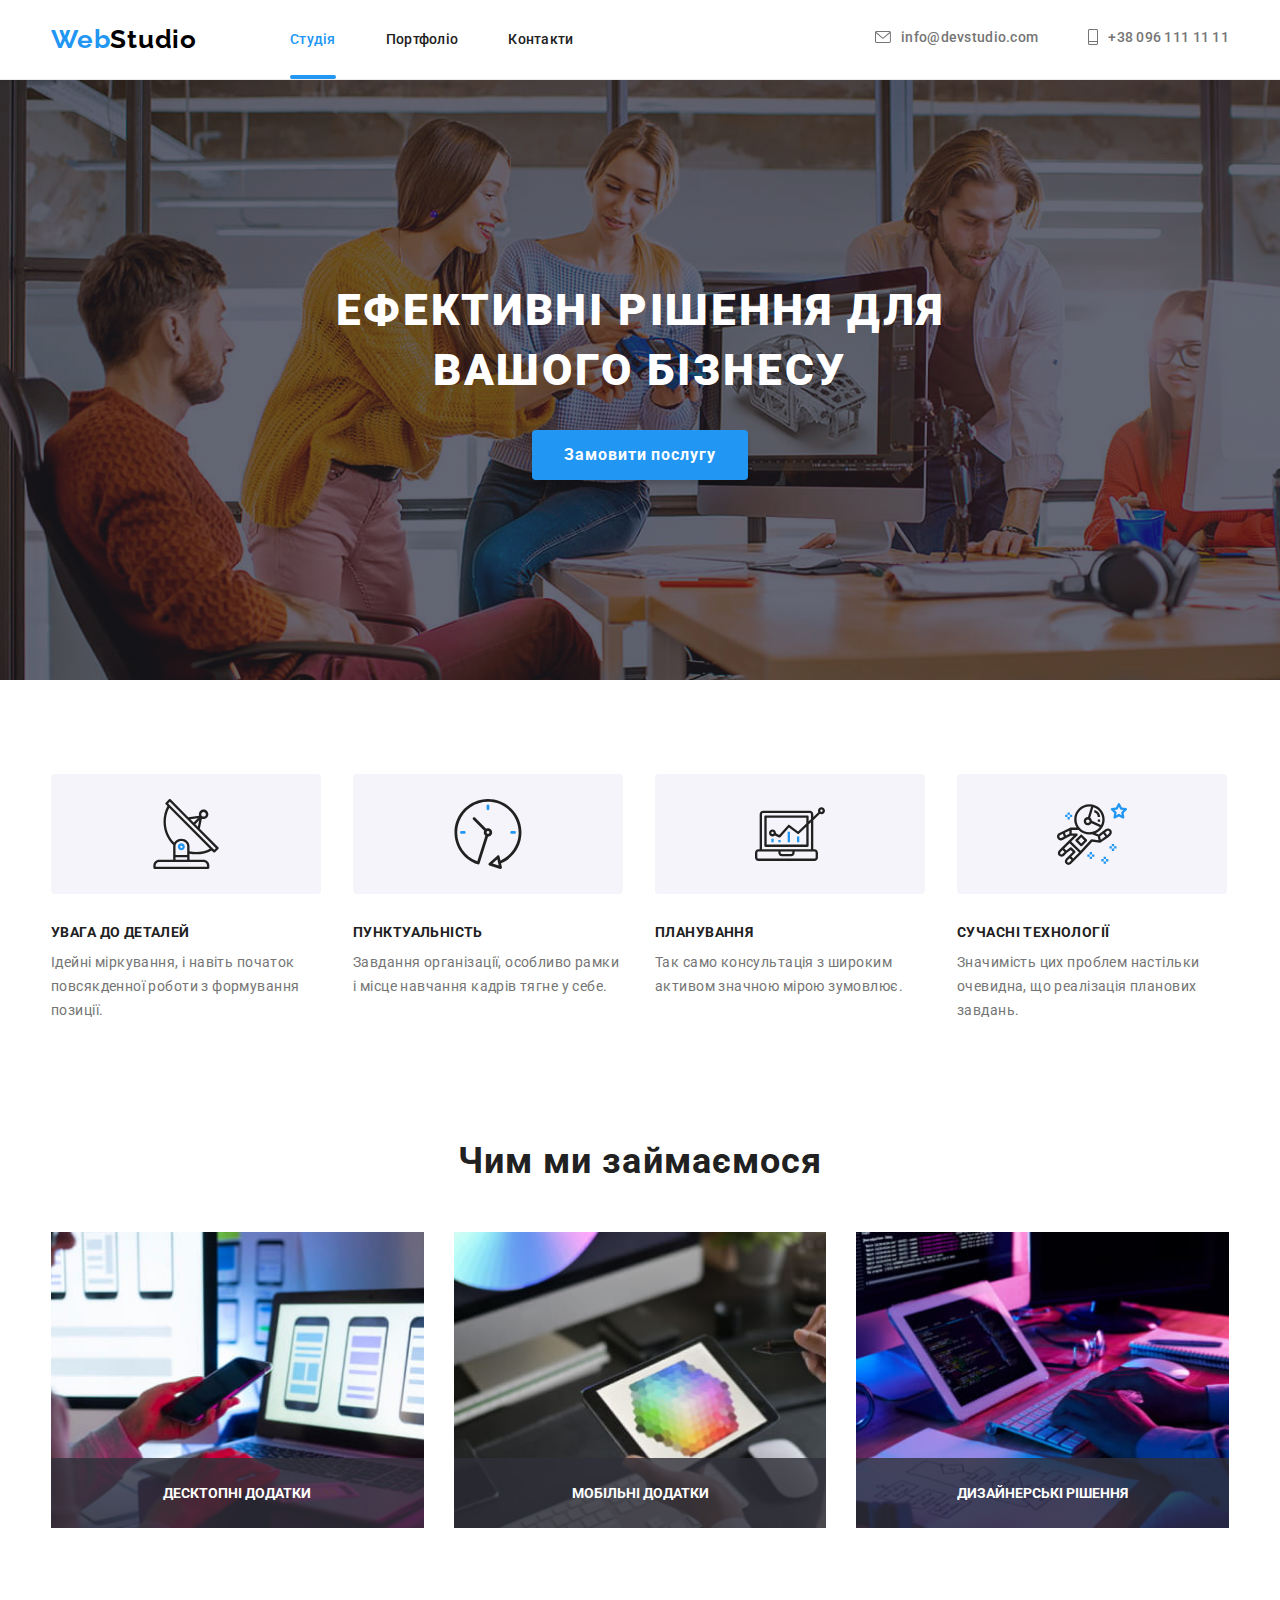
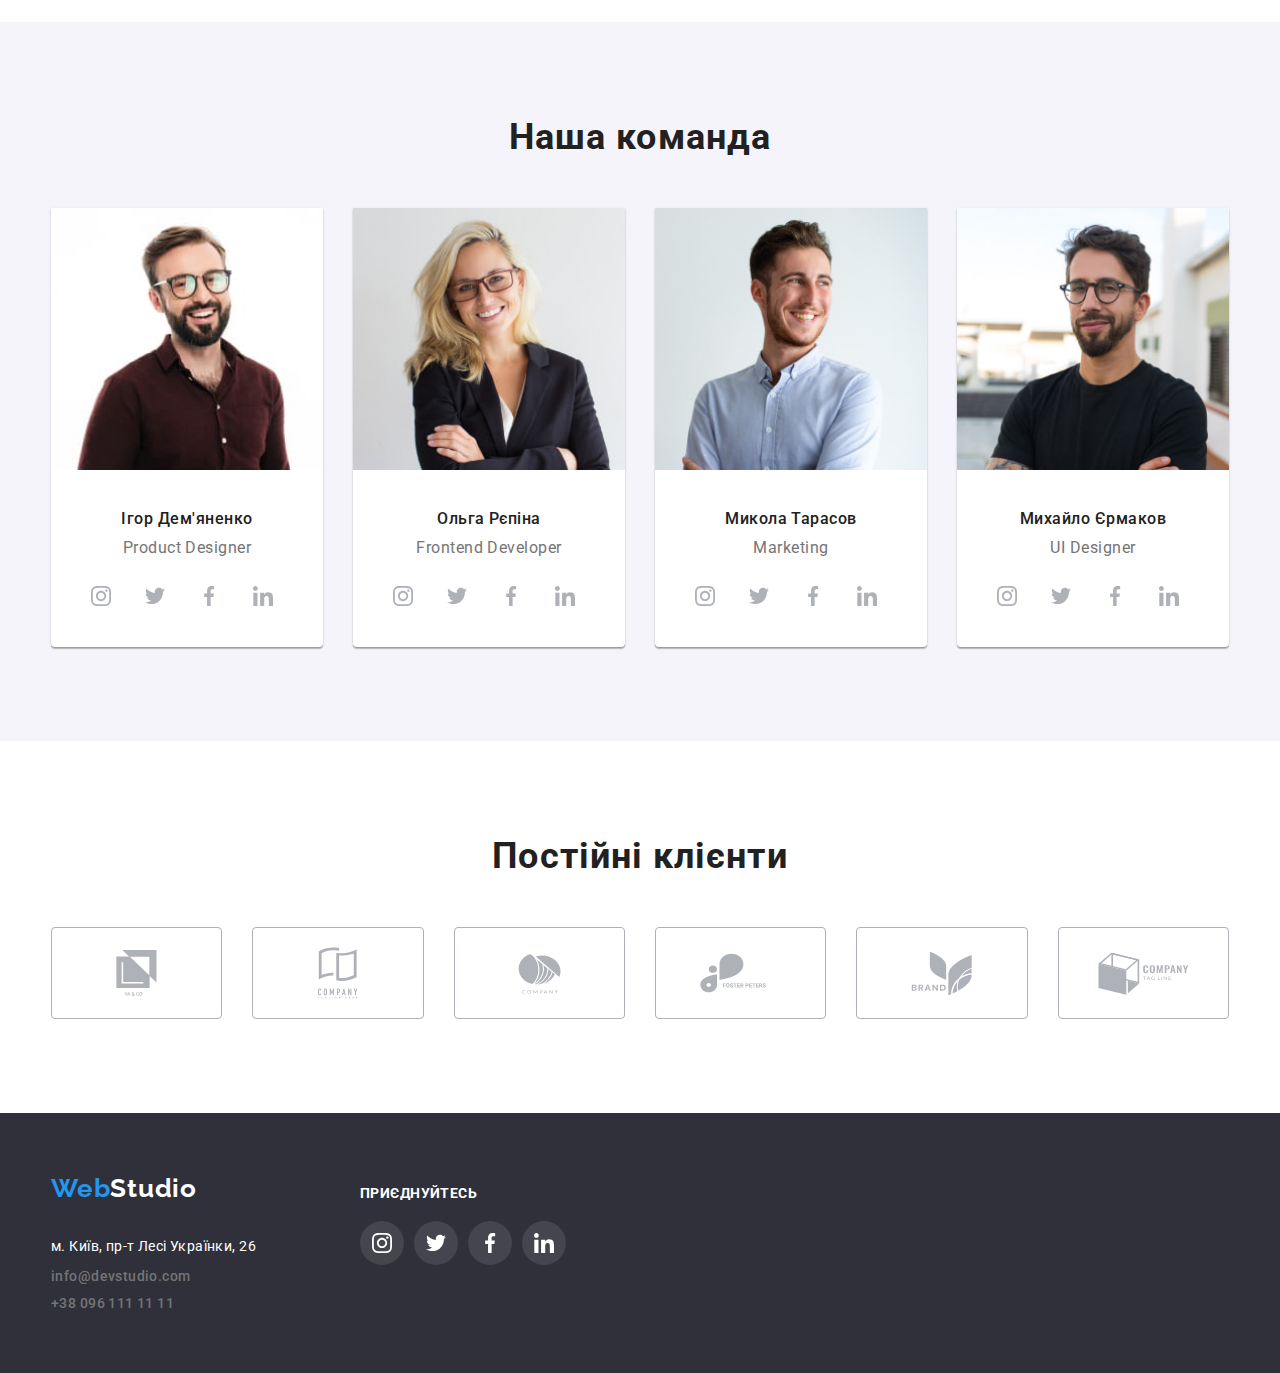
==== index.html @ b7e8bc09 "init commit" ====
<!DOCTYPE html>
<html lang="en">
  <head>
    <meta charset="UTF-8" />
    <meta http-equiv="X-UA-Compatible" content="IE=edge" />
    <meta name="viewport" content="width=device-width, initial-scale=1.0" />
    <link
      rel="stylesheet"
      href="https://cdnjs.cloudflare.com/ajax/libs/modern-normalize/1.1.0/modern-normalize.css"
    />
    <link rel="stylesheet" href="./css/style.css" />
    <link rel="preconnect" href="https://fonts.googleapis.com" />
    <link rel="preconnect" href="https://fonts.gstatic.com" crossorigin />
    <link
      href="https://fonts.googleapis.com/css2?family=Raleway:wght@700&family=Roboto:wght@400;500;700;900&display=swap"
      rel="stylesheet"
    />
    <title>WebStudio</title>
  </head>
  <body>
    <header>
      <div class="container header-flex">
        <a class="logo link" href="/"
          ><span class="logo-blue">Web</span>Studio</a
        >
        <nav>
          <ul class="list header-list">
            <li>
              <a class="link header-active-link header-list-link" href="#"
                >Студія</a
              >
            </li>
            <li>
              <a class="link header-list-link" href="./portfolio.html"
                >Портфоліо</a
              >
            </li>
            <li><a class="link header-list-link" href="#">Контакти</a></li>
          </ul>
        </nav>
        <ul class="list header-contact">
          <li class="header-icon">
            <a
              class="link header-list-link contacts"
              href="mailto:info@devstudio.com"
            >
              <svg width="16" height="12px">
                <use href="./images/icons.svg#icon-envelope"></use>
              </svg>
              info@devstudio.com
            </a>
          </li>
          <li class="header-icon">
            <a class="link header-list-link contacts" href="tel:+380961111111">
              <svg width="10" height="16px">
                <use href="./images/icons.svg#icon-vector"></use>
              </svg>
              +38 096 111 11 11
            </a>
          </li>
        </ul>
      </div>
    </header>
    <main>
      <section class="order section">
        <h1 class="order-effective tetle-text-order">
          Ефективні рішення для вашого бізнесу
        </h1>
        <button data-modal-open class="order-button" type="button">
          Замовити послугу
        </button>
        <div class="backdrop is-hidden" data-modal>
          <div class="modal">
            <button class="modal-close" data-modal-close>
              <svg width="30" height="30">
                <use href="./images/icons.svg#icon-close"></use>
              </svg>
            </button>
          </div>
        </div>
      </section>
      <section class="features section">
        <div class="container">
          <ul class="list features-flex">
            <li class="features-element">
              <div class="wrapper-icon">
                <svg class="features-icons" width="70">
                  <use href="./images/icons.svg#icon-antenna"></use>
                </svg>
              </div>
              <h3 class="skills">Увага до деталей</h3>
              <p class="skills-description">
                Ідейні міркування, і навіть початок повсякденної роботи з
                формування позиції.
              </p>
            </li>
            <li class="features-element">
              <div class="wrapper-icon">
                <svg class="features-icons" width="70">
                  <use href="./images/icons.svg#icon-clock"></use>
                </svg>
              </div>
              <h3 class="skills">Пунктуальність</h3>
              <p class="skills-description">
                Завдання організації, особливо рамки і місце навчання кадрів
                тягне у себе.
              </p>
            </li>
            <li class="features-element">
              <div class="wrapper-icon">
                <svg class="features-icons" width="70">
                  <use href="./images/icons.svg#icon-diagram"></use>
                </svg>
              </div>
              <h3 class="skills">Планування</h3>
              <p class="skills-description">
                Так само консультація з широким активом значною мірою зумовлює.
              </p>
            </li>
            <li class="features-element">
              <div class="wrapper-icon">
                <svg class="features-icons" width="70">
                  <use href="./images/icons.svg#icon-astronaut"></use>
                </svg>
              </div>
              <h3 class="skills">Сучасні технології</h3>
              <p class="skills-description">
                Значимість цих проблем настільки очевидна, що реалізація
                планових завдань.
              </p>
            </li>
          </ul>
          <h2 class="what-to-do tetle-text-what">Чим ми займаємося</h2>
          <ul class="list what-to-do-flex">
            <li class="item what-relative">
              <img src="./images/job1.jpg" alt="work" width="370" />
              <div class="what-absolute">Десктопні додатки</div>
            </li>
            <li class="item what-relative">
              <img src="./images/job2.jpg" alt="work" width="370" />
              <div class="what-absolute">Мобільні додатки</div>
            </li>
            <li class="item what-relative">
              <img src="./images/job3.jpg" alt="work" width="370" />
              <div class="what-absolute">Дизайнерські рішення</div>
            </li>
          </ul>
        </div>
      </section>
      <section class="team section">
        <div class="container">
          <h2 class="team tetle-text-team">Наша команда</h2>
          <ul class="list team-flex">
            <li class="team-flex-item">
              <img
                src="./images/team1.jpg"
                alt="Product Designer"
                width="270"
              />
              <h3 class="name-team">Ігор Дем'яненко</h3>
              <p class="profession-team">Product Designer</p>
              <ul class="list flex-icons">
                <li class="team-icons">
                  <a href="">
                    <svg class="social-icon" width="20" height="20">
                      <use href="./images/icons.svg#icon-instagram"></use>
                    </svg>
                  </a>
                </li>
                <li class="team-icons">
                  <a href="">
                    <svg class="social-icon" width="20" height="20">
                      <use href="./images/icons.svg#icon-twitter"></use>
                    </svg>
                  </a>
                </li>
                <li class="team-icons">
                  <a href="">
                    <svg class="social-icon" width="20" height="20">
                      <use href="./images/icons.svg#icon-facebook"></use>
                    </svg>
                  </a>
                </li>
                <li class="team-icons">
                  <a href="">
                    <svg class="social-icon" width="20" height="20">
                      <use href="./images/icons.svg#icon-linkedin"></use>
                    </svg>
                  </a>
                </li>
              </ul>
            </li>
            <li class="team-flex-item">
              <img
                src="./images/team2.jpg"
                alt="Frontend Developer"
                width="270"
              />
              <h3 class="name-team">Ольга Рєпіна</h3>
              <p class="profession-team">Frontend Developer</p>
              <ul class="list flex-icons">
                <li class="team-icons">
                  <a href="">
                    <svg class="social-icon" width="20" height="20">
                      <use href="./images/icons.svg#icon-instagram"></use>
                    </svg>
                  </a>
                </li>
                <li class="team-icons">
                  <a href="">
                    <svg class="social-icon" width="20" height="20">
                      <use href="./images/icons.svg#icon-twitter"></use>
                    </svg>
                  </a>
                </li>
                <li class="team-icons">
                  <a href="">
                    <svg class="social-icon" width="20" height="20">
                      <use href="./images/icons.svg#icon-facebook"></use>
                    </svg>
                  </a>
                </li>
                <li class="team-icons">
                  <a href="">
                    <svg class="social-icon" width="20" height="20">
                      <use href="./images/icons.svg#icon-linkedin"></use>
                    </svg>
                  </a>
                </li>
              </ul>
            </li>
            <li class="team-flex-item">
              <img src="./images/team3.jpg" alt="Marketing" width="270" />
              <h3 class="name-team">Микола Тарасов</h3>
              <p class="profession-team">Marketing</p>
              <ul class="list flex-icons">
                <li class="team-icons">
                  <a href="">
                    <svg class="social-icon" width="20" height="20">
                      <use href="./images/icons.svg#icon-instagram"></use>
                    </svg>
                  </a>
                </li>
                <li class="team-icons">
                  <a href="">
                    <svg class="social-icon" width="20" height="20">
                      <use href="./images/icons.svg#icon-twitter"></use>
                    </svg>
                  </a>
                </li>
                <li class="team-icons">
                  <a href="">
                    <svg class="social-icon" width="20" height="20">
                      <use href="./images/icons.svg#icon-facebook"></use>
                    </svg>
                  </a>
                </li>
                <li class="team-icons">
                  <a href="">
                    <svg class="social-icon" width="20" height="20">
                      <use href="./images/icons.svg#icon-linkedin"></use>
                    </svg>
                  </a>
                </li>
              </ul>
            </li>
            <li class="team-flex-item">
              <img src="./images/team4.jpg" alt="UI Designer" width="270" />
              <h3 class="name-team">Михайло Єрмаков</h3>
              <p class="profession-team">UI Designer</p>
              <ul class="list flex-icons">
                <li class="team-icons">
                  <a href="">
                    <svg class="social-icon" width="20" height="20">
                      <use href="./images/icons.svg#icon-instagram"></use>
                    </svg>
                  </a>
                </li>
                <li class="team-icons">
                  <a href="">
                    <svg class="social-icon" width="20" height="20">
                      <use href="./images/icons.svg#icon-twitter"></use>
                    </svg>
                  </a>
                </li>
                <li class="team-icons">
                  <a href="">
                    <svg class="social-icon" width="20" height="20">
                      <use href="./images/icons.svg#icon-facebook"></use>
                    </svg>
                  </a>
                </li>
                <li class="team-icons">
                  <a href="">
                    <svg class="social-icon" width="20" height="20">
                      <use href="./images/icons.svg#icon-linkedin"></use>
                    </svg>
                  </a>
                </li>
              </ul>
            </li>
          </ul>
        </div>
      </section>
      <section class="section">
        <div class="container">
          <h2 class="lean-clients">Постійні клієнти</h2>
          <ul class="list clients-wrapper">
            <li class="element-icon">
              <a href="">
                <svg width="41" height="46">
                  <use href="./images/icons.svg#icon-group"></use>
                </svg>
              </a>
            </li>
            <li class="element-icon">
              <a href="">
                <svg width="40" height="52">
                  <use href="./images/icons.svg#icon-group2"></use>
                </svg>
              </a>
            </li>
            <li class="element-icon">
              <a href="">
                <svg width="43" height="41">
                  <use href="./images/icons.svg#icon-group3"></use>
                </svg>
              </a>
            </li>
            <li class="element-icon">
              <a href="">
                <svg width="84" height="40">
                  <use href="./images/icons.svg#icon-group4"></use>
                </svg>
              </a>
            </li>
            <li class="element-icon">
              <a href="">
                <svg width="62" height="45">
                  <use href="./images/icons.svg#icon-group5"></use>
                </svg>
              </a>
            </li>
            <li class="element-icon">
              <a href="">
                <svg width="93" height="43">
                  <use href="./images/icons.svg#icon-group1"></use>
                </svg>
              </a>
            </li>
          </ul>
        </div>
      </section>
    </main>
    <footer>
      <div class="container flex-botom">
        <div class="wrapper-bottom">
          <a class="logo link no-blaсk-logo" href="/"
            ><span class="logo-blue">Web</span>Studio</a
          >
          <address class="no-incline">
            <ul class="list">
              <li>
                <a
                  class="map"
                  target="_blank"
                  rel="noopener noreferrer nofollow"
                  href="https://goo.gl/maps/KYdNu7RqpGxBvXXn9"
                  >м. Київ, пр-т Лесі Українки, 26</a
                >
              </li>
              <li>
                <a class="link contacts-footer" href="mailto:info@devstudio.com"
                  >info@devstudio.com</a
                >
              </li>
              <li>
                <a class="link contacts-footer" href="tel:+380961111111"
                  >+38 096 111 11 11</a
                >
              </li>
            </ul>
          </address>
        </div>
        <div>
          <p class="bottom-text">приєднуйтесь</p>
          <ul class="list bottom-list">
            <li class="bottom-icons">
              <a href="">
                <svg class="bottom-social-icon" width="20" height="20">
                  <use href="./images/icons.svg#icon-instagram"></use>
                </svg>
              </a>
            </li>
            <li class="bottom-icons">
              <a href="">
                <svg class="bottom-social-icon" width="20" height="20">
                  <use href="./images/icons.svg#icon-twitter"></use>
                </svg>
              </a>
            </li>
            <li class="bottom-icons">
              <a href="">
                <svg class="bottom-social-icon" width="20" height="20">
                  <use href="./images/icons.svg#icon-facebook"></use>
                </svg>
              </a>
            </li>
            <li class="bottom-icons">
              <a href="">
                <svg class="bottom-social-icon" width="20" height="20">
                  <use href="./images/icons.svg#icon-linkedin"></use>
                </svg>
              </a>
            </li>
          </ul>
        </div>
      </div>
    </footer>
    <script src="./js/modal.js"></script>
  </body>
</html>
---- css/style.css ----
body {
    font-family: 'Roboto', sans-serif;
    color: var(--text-color);
    margin: 0;
    padding: 0;
    background-color: var(--main-color);
}

ul,
p,
h1,
h2,
h3,
h4 {
    margin: 0;
    padding: 0;
}

:root {
    --main-color: #FFFFFF;
    --active-color: #2196F3;
    --contact-color: #757575;
    --text-color: #212121;
    --order-color: #2F303A;
    --logo-color: #000000;
    --projects-color: #F5F4FA;
    --button-hover: #188CE8;
    --icons-color: #AFB1B8;
    --divider-color: #ECECEC;
}

.link {
    text-decoration: none;
}

.header-active-link {
    color: var(--active-color);
    position: relative;
    padding: 32px 0;
}

.header-active-link::after {
    content: '';
    height: 4px;
    background-color: var(--active-color);
    position: absolute;
    bottom: 0;
    left: 0;
    right: 0;
    border-radius: 2px;
}

.list {
    list-style: none;
}

.order-effective {
    font-weight: 900;
    font-size: 44px;
    line-height: calc(60 / 44);
    text-transform: uppercase;
    color: var(--main-color);
    letter-spacing: 0.06em;
}

.section.order {
    max-width: 1600px;
    background-image: linear-gradient(rgba(47, 48, 58, 0.4), rgba(47, 48, 58, 0.4)), url(../images/teams.png);
    /* background-image: url(../images/teams.png), linear-gradient(rgba(47, 48, 58, 0.4),rgba(47, 48, 58, 0.4)); */
    text-align: center;
    padding-bottom: 200px;
    padding-top: 200px;
}

section.order {
    margin: 0 auto;
}

.header-list-link {
    color: var(--text-color);
    font-family: 'Roboto';
    font-style: normal;
    font-weight: 500;
    font-size: 14px;
    line-height: calc(16 / 14);
    letter-spacing: 0.02em;
    transition: color 250ms cubic-bezier(0.4, 0, 0.2, 1);
}

.header-active-link {
    color: var(--active-color);
}

.logo {
    font-family: 'Raleway';
    font-weight: 700;
    font-size: 26px;
    line-height: calc(31 / 26);
    letter-spacing: 0.03em;
    color: var(--logo-color);
    margin-right: 93px;
}

.logo-blue {
    color: var(--active-color);
}

.contacts {
    color: var(--contact-color);
    font-weight: 500;
    font-size: 14px;
    line-height: calc(16/14);
    letter-spacing: 0.02em;
    display: inline-flex;
    align-items: center;
    transition: color 250ms cubic-bezier(0.4, 0, 0.2, 1);
}

.no-incline {
    font-style: normal;
}

.no-incline a:focus {
    color: var(--active-color);
}

.map {
    text-decoration: none;
    font-size: 14px;
    line-height: calc(24/14);
    color: var(--main-color);
    letter-spacing: 0.03em;
    transition: color 250ms cubic-bezier(0.4, 0, 0.2, 1);
}

.map:hover {
    color: var(--active-color);
}

footer {
    background-color: var(--order-color);
}

.contacts:hover {
    color: var(--active-color);
}

.order-button {
    background-color: var(--active-color);
    color: var(--main-color);
    font-family: 'Roboto';
    font-weight: 700;
    font-size: 16px;
    line-height: calc(30 / 16);
    letter-spacing: 0.06em;
    cursor: pointer;
    border: none;
    margin-top: 30px;
    padding: 10px 32px;
    box-shadow: 0px 4px 4px rgba(0, 0, 0, 0.15);
    border-radius: 4px;
    transition: background-color 250ms cubic-bezier(0.4, 0, 0.2, 1);
}

.order-button:hover {
    background-color: var(--button-hover);
}

.contacts-footer {
    color: var(--contact-color);
    font-weight: 500;
    font-size: 14px;
    line-height: calc(16/14);
    letter-spacing: 0.03em;
    transition: color 250ms cubic-bezier(0.4, 0, 0.2, 1);
}

.contacts-footer:hover {
    color: var(--active-color);
}

.skills {
    font-weight: 700;
    font-size: 14px;
    line-height: calc(16 / 14);
    letter-spacing: 0.03em;
    text-transform: uppercase;
    margin-bottom: 10px;
}

.skills-description {
    font-size: 14px;
    line-height: calc(24 / 14);
    letter-spacing: 0.03em;
    color: var(--contact-color);
}

.what-to-do {
    font-weight: 700;
    font-size: 36px;
    line-height: calc(42 / 36);
    letter-spacing: 0.03em;
}

.team {
    font-weight: 700;
    font-size: 36px;
    line-height: calc(42 / 36);
    letter-spacing: 0.03em;
    background-color: var(--projects-color);
}

.name-team {
    font-weight: 500;
    font-size: 16px;
    line-height: calc(19 / 16);
    letter-spacing: 0.03em;
}

.profession-team {
    font-weight: 400;
    font-size: 16px;
    line-height: calc(19 / 16);
    letter-spacing: 0.03em;
    color: var(--contact-color);
}

.projects {
    cursor: pointer;
    border: none;
    background-color: var(--projects-color);
    font-weight: 500;
    font-size: 16px;
    line-height: calc(26 / 16);
    letter-spacing: 0.03em;
    font-family: 'Roboto';
    font-weight: 500;
    font-size: 16px;
    line-height: calc(26 / 16);
    padding: 6px 22px;
    border-radius: 4px;
    transition: box-shadow 250ms cubic-bezier(0.4, 0, 0.2, 1), color 250ms cubic-bezier(0.4, 0, 0.2, 1), background-color 250ms cubic-bezier(0.4, 0, 0.2, 1);
}

.button-flex li:not(:first-child) {
    margin-left: 8px;
}

.projects:hover {
    background-color: var(--active-color);
    color: var(--main-color);
    border: none;
    box-shadow: 0px 3px 1px rgba(0, 0, 0, 0.1), 0px 1px 2px rgba(0, 0, 0, 0.08), 0px 2px 2px rgba(0, 0, 0, 0.12);
}

.projects:focus {
    background-color: var(--active-color);
    color: var(--main-color);
}

.projects-name {
    font-weight: 700;
    font-size: 18px;
    line-height: calc(36 / 18);
    letter-spacing: 0.06em;
}

.projects-work {
    font-size: 16px;
    line-height: calc(30 / 16);
    letter-spacing: 0.03em;
    color: var(--contact-color);
}

.no-blaсk-logo {
    color: var(--main-color);
}

.tetle-text-order {
    text-align: center;
    max-width: 696px;
    margin: 0 auto;
}

.header-flex {
    display: flex;
    align-items: center;
}

.header-list {
    display: flex;
}

.header-list-link:hover,
.header-list-link:focus {
    color: var(--active-color);
}

.header-contact {
    display: flex;
    margin-left: auto;
}

.header-contact>li:first-child {
    margin-right: 50px;
}

.container {
    max-width: 1200px;
    margin: 0 auto;
    padding: 0 11px;
}

.header-list>li:not(:last-child) {
    margin-right: 50px;
}

header {
    padding: 24px 0;
}

.features-flex {
    display: flex;
    margin-bottom: 118px;
    margin-left: -30px;
}

.features-flex .features-element {
    flex-basis: calc((100% - 90px) / 4);
    margin-left: 30px;
}

.what-to-do-flex {
    display: flex;
    margin-top: 50px;
    margin-left: -30px;
}

.what-to-do-flex .item {
    flex-basis: calc((100% - 60px) / 3);
    margin-left: 30px;
}

.tetle-text-what {
    text-align: center;
}

.tetle-text-team {
    text-align: center;
    margin-bottom: 50px;
}

.team-flex {
    display: flex;
    text-align: center;

    margin-left: -30px;
}

.team-flex-item {
    margin-left: 30px;
    flex-basis: calc((100% - 90px) / 4);
    border-radius: 0px 0px 4px 4px;
    box-shadow: 0px 1px 3px rgba(0, 0, 0, 0.12), 0px 1px 1px rgba(0, 0, 0, 0.14), 0px 2px 1px rgba(0, 0, 0, 0.2);
}

.team-flex-item>img {
    width: 100%;
}

.team-flex>li {
    background-color: var(--main-color);
}

.team-flex h3 {
    margin-top: 30px;
    margin-bottom: 10px;
}

footer {
    padding: 60px 0;
}

address {
    margin-top: 30px;
}

.no-incline li:not(:first-child) {
    margin-top: 9px;
}

.button-flex {
    display: flex;
    justify-content: center;
    margin-bottom: 50px;
}

.work-flex {
    display: flex;
    flex-wrap: wrap;
    margin-left: -30px;
}

.work-flex .item {
    flex-basis: calc((100% - 90px) / 3);
    margin-left: 30px;
    transition: box-shadow 250ms cubic-bezier(0.4, 0, 0.2, 1);
}

.work-flex .item:hover {
    box-shadow: 0px 1px 1px rgba(0, 0, 0, 0.12), 0px 4px 4px rgba(0, 0, 0, 0.06), 1px 4px 6px rgba(0, 0, 0, 0.16);
}

.item img {
    width: 100%;
}

.work-flex li {
    border: 1px solid #EEEEEE;
    margin-bottom: 30px;
    cursor: pointer;
}

.work-flex h2 {
    margin-left: 24px;
    margin-top: 20px;

}

.work-flex p {
    margin-left: 24px;
    margin-bottom: 20px;
    margin-top: 4px;
}

.section {
    padding-top: 94px;
    padding-bottom: 94px;
}

.team-icons a {
    width: 44px;
    height: 44px;
    display: inline-block;
    margin-right: 10px;
    border-radius: 50%;
    background-color: var(--main-color);
    color: var(--icons-color);
    transition: color 250ms cubic-bezier(0.4, 0, 0.2, 1),background-color 250ms cubic-bezier(0.4, 0, 0.2, 1);
}

.team-icons a:hover {
    background-color: var(--active-color);
    color: var(--main-color);
}

.team-icons a:focus {
    background-color: var(--active-color);
    color: var(--main-color);
}

.team-icons a svg {
    fill: currentColor;
}

.team-icons:last-child {
    margin-right: 0;
}

.flex-icons {
    display: flex;
    justify-content: center;
    margin-top: 16px;
    margin-bottom: 30px;
}

.social-icon {
    fill: var(--icons-color);
}

.wrapper-icon {
    display: flex;
    justify-items: center;
    justify-content: center;
    background-color: var(--projects-color);
    height: 120px;
    max-width: 270px;
    margin-bottom: 30px;
    border-radius: 4px;
}

.lean-clients {
    font-weight: 700;
    font-size: 36px;
    line-height: calc(42 / 36);
    text-align: center;
    letter-spacing: 0.03em;
    margin-bottom: 50px;
}

.clients-wrapper {
    display: flex;
    margin-left: -30px;
}

.element-icon {
    width: 170px;
    height: 92px;
    flex-basis: calc((100% - 150px) / 6);
    margin-left: 30px;
}

.element-icon a svg {
    fill: var(--icons-color);
    transition: fill 250ms cubic-bezier(0.4, 0, 0.2, 1);
}

.element-icon a:hover,
.element-icon a:focus {
    border: 1px solid var(--active-color);
}

.element-icon a:hover svg,
.element-icon a:focus svg {
    fill: var(--active-color);
}

.element-icon a {
    width: 100%;
    height: 100%;
    display: flex;
    justify-content: center;
    align-items: center;
    border: 1px solid var(--icons-color);
    border-radius: 4px;
    transition: border-color 250ms cubic-bezier(0.4, 0, 0.2, 1);
}

.flex-botom {
    display: flex;
}

.bottom-icons {
    width: 44px;
    height: 44px;
    margin-right: 10px;
    border-radius: 50%;
    display: flex;
    justify-content: center;
    align-items: center;
    background-color: rgba(255, 255, 255, 0.1);
    transition: background-color 250ms cubic-bezier(0.4, 0, 0.2, 1);
}

.bottom-icons a {
    width: 100%;
    height: 100%;
    display: flex;
    align-items: center;
    justify-content: center;
    border-radius: 50%;
}

.bottom-icons a:focus {
    background-color: var(--active-color);

}

.bottom-icons svg {
    fill: var(--main-color);
    transition: fill 250ms cubic-bezier(0.4, 0, 0.2, 1);
}

.bottom-list {
    display: flex;
    margin-top: 20px;
}

.bottom-icons:hover {
    background-color: var(--active-color);
}

.bottom-icons:hover svg {
    fill: var(--main-color);
}

.wrapper-bottom {
    margin-right: 70px;
}

.bottom-text {
    font-weight: 700;
    font-size: 14px;
    line-height: calc(16/14);
    letter-spacing: 0.03em;
    text-transform: uppercase;
    color: var(--main-color);
    margin-top: 12px;
}

.header-icon:hover .header-list-link {
    color: var(--button-hover);
}

.contacts svg {
    fill: currentColor;
    margin-right: 10px;
    cursor: pointer;
}

/* leason 5 */
.img-wrapper img {
    display: block;
}

.work-flex .img-wrapper {
    position: relative;
    overflow: hidden;
}

.work-description {
    background-color: var(--active-color);
    position: absolute;
    bottom: 0;
    height: 100%;
    color: var(--main-color);
    display: flex;
    justify-content: center;
    align-items: center;
    font-weight: 400;
    font-size: 18px;
    line-height: calc(28 / 18);
    letter-spacing: 0.03em;
    transform: translateY(100%);
    padding: 24px;
    opacity: 90%;
    transition: transform 250ms cubic-bezier(0.4, 0, 0.2, 1);
}

.work-flex .item:hover .work-description {
    transform: translateY(0);
}

header {
    height: 80px;
    border-bottom: 1px solid var(--divider-color);
}

/* modal window */
.backdrop.is-hidden {
    visibility: hidden;
    opacity: 0;
    pointer-events: none;
}

.backdrop {
    position: fixed;
    top: 0;
    left: 0;
    width: 100%;
    height: 100%;
    opacity: 1;
    visibility: visible;
    transition: opacity 250ms cubic-bezier(0.4, 0, 0.2, 1), visibility 250ms cubic-bezier(0.4, 0, 0.2, 1);
    background: rgba(0, 0, 0, 0.2);
    display: flex;
    justify-content: center;
    align-items: center;
}

.modal {
    width: 528px;
    max-height: 581px;
    height: 100%;
    background: #FFFFFF;
    box-shadow: 0px 1px 3px rgba(0, 0, 0, 0.12), 0px 1px 1px rgba(0, 0, 0, 0.14), 0px 2px 1px rgba(0, 0, 0, 0.2);
    border-radius: 4px;
    margin: 0 auto;
    position: relative;
}

.modal-close {
    position: absolute;
    cursor: pointer;
    top: 8px;
    right: 8px;
    background: transparent;
    border: none;
    padding: 0;
    fill: none;
}

.modal-close:hover svg {
    transition: transform 250ms cubic-bezier(0.4, 0, 0.2, 1);
    fill: var(--icons-color);
}



.what-absolute {
    position: absolute;
    height: 70px;
    width: 100%;
    bottom: 0;
    display: flex;
    justify-content: center;
    align-items: center;
    color: var(--main-color);
    text-transform: uppercase;
    font-weight: 700;
    font-size: 14px;
    line-height: calc(16/14);
    background: rgba(47, 48, 58, 0.8);
}

.what-relative {
    position: relative;
}
.what-relative img {
    display: block;
}
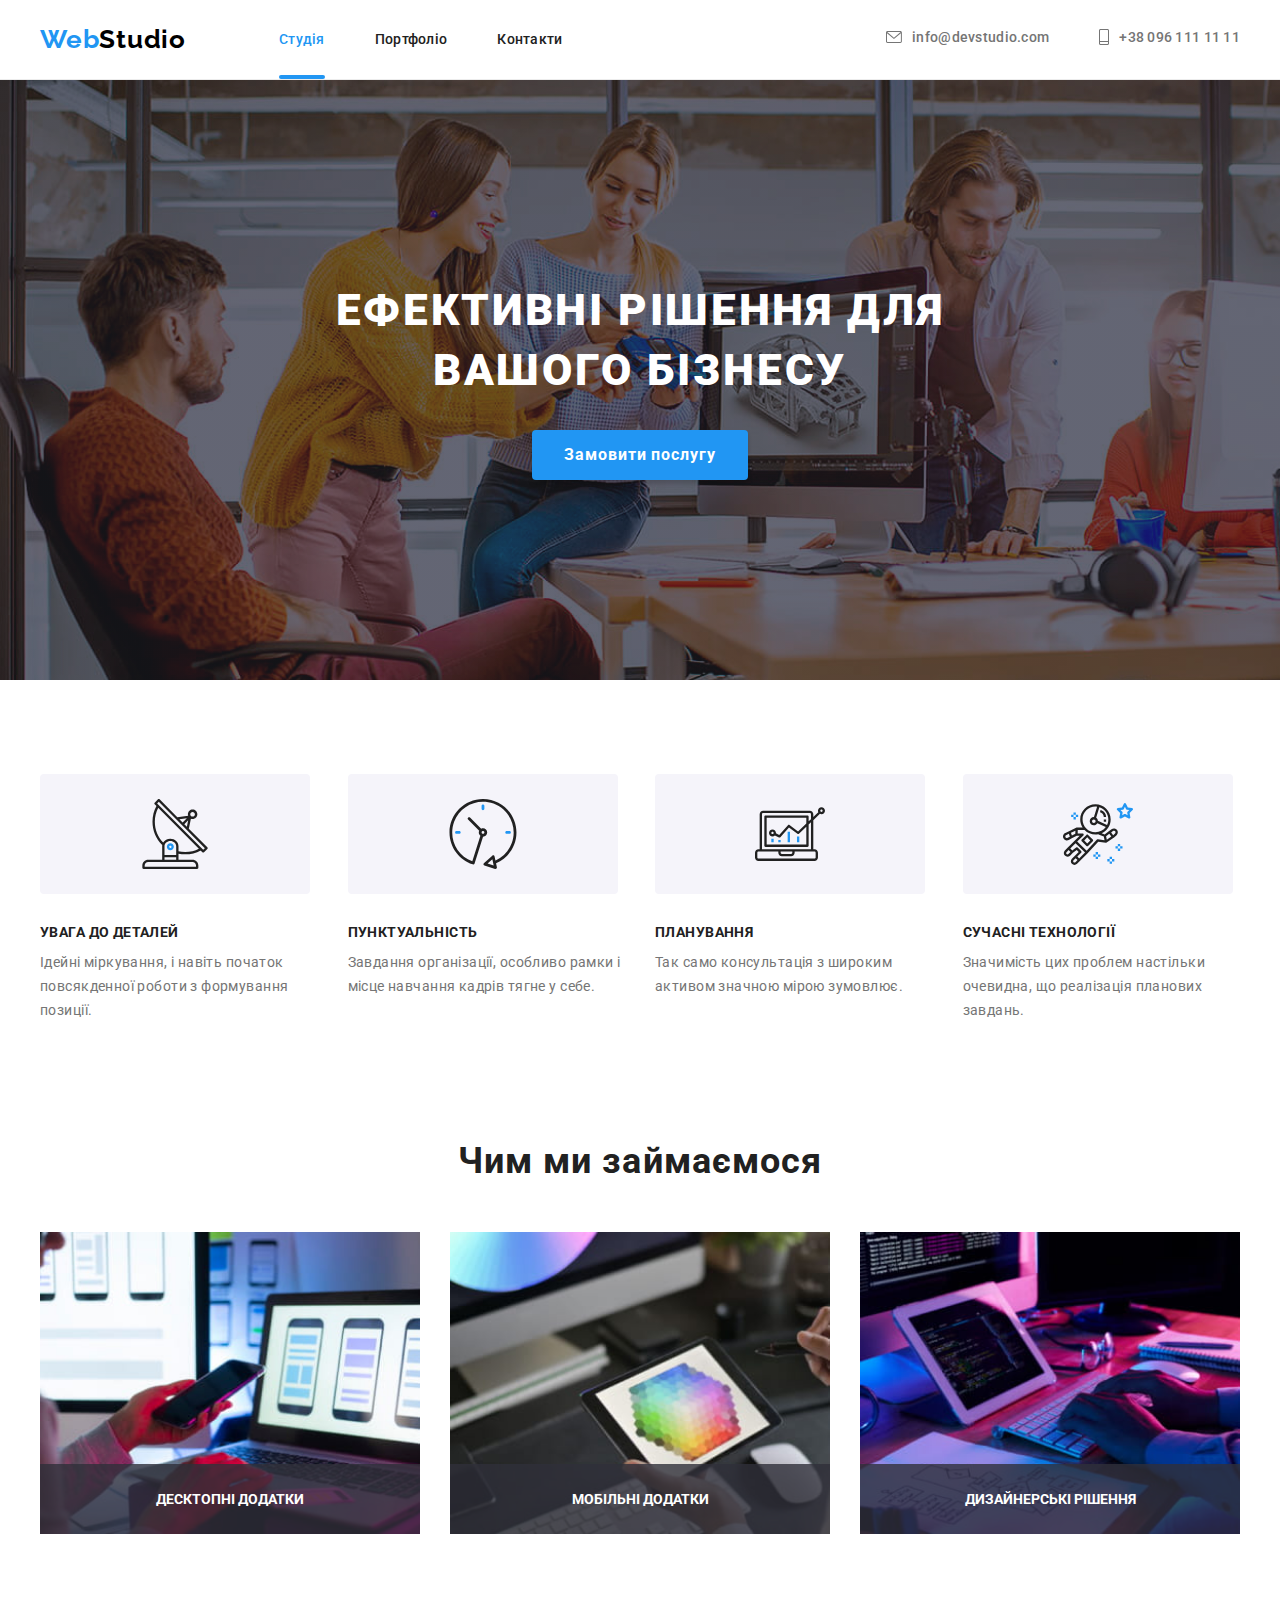
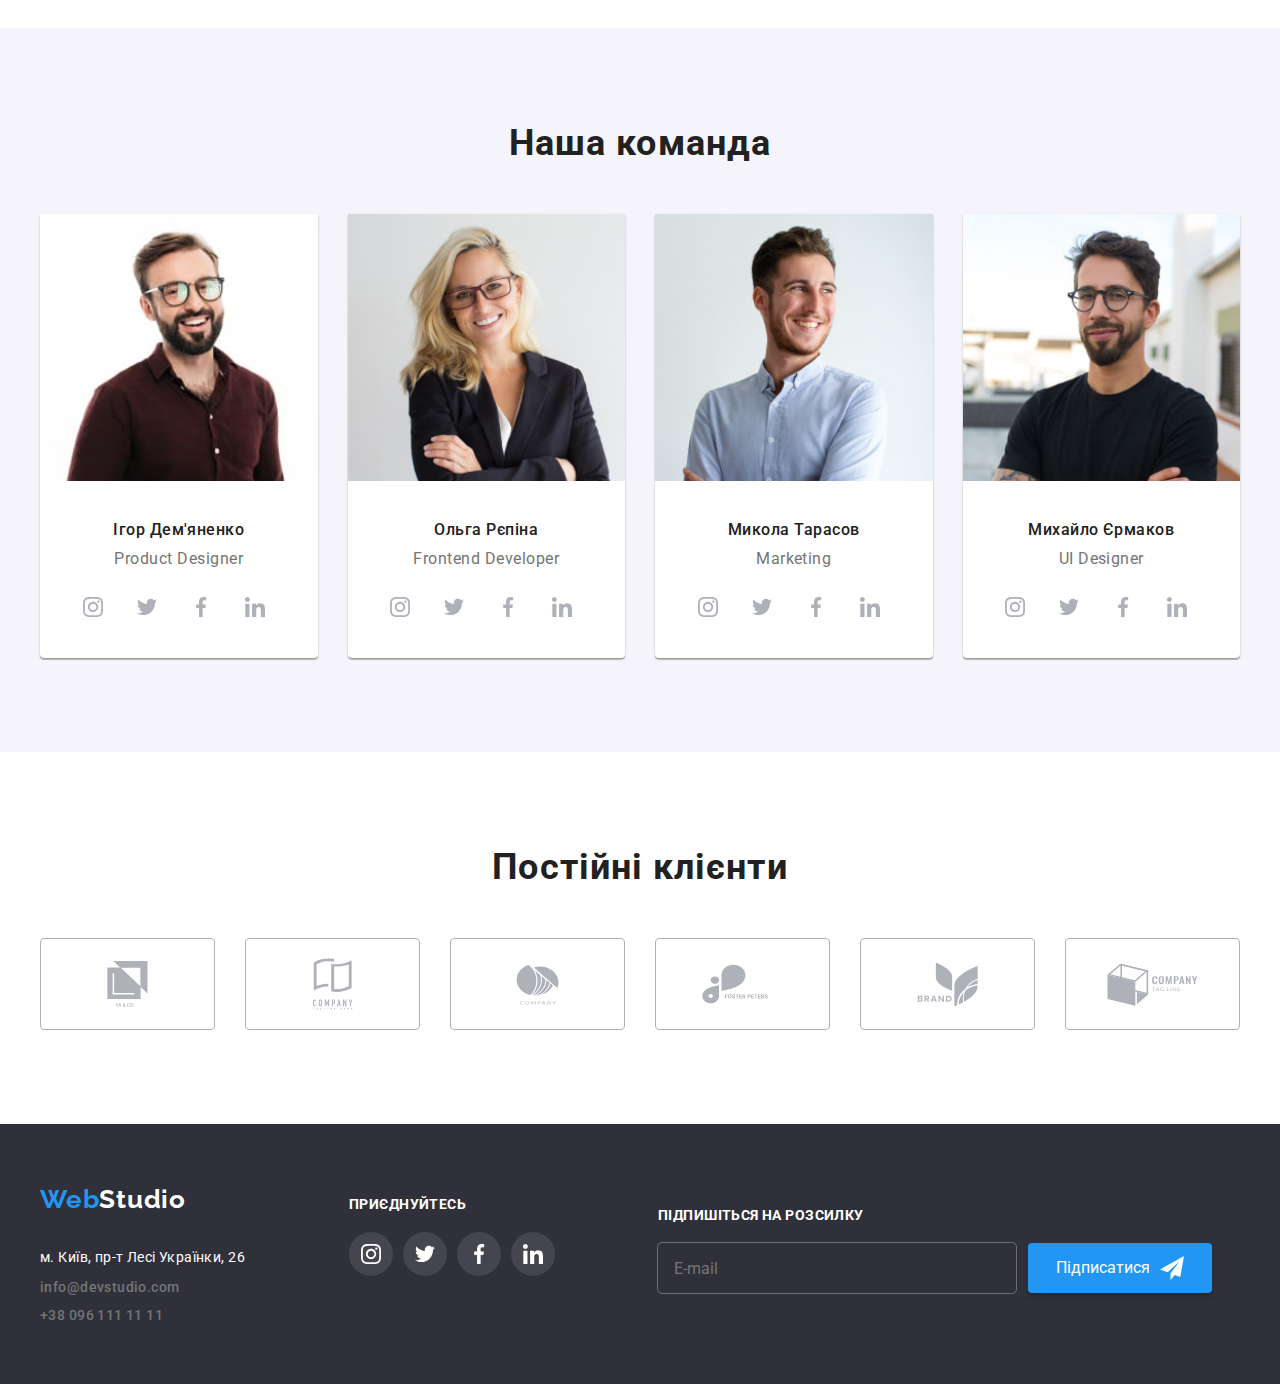
==== commit ed3affff: "added homework 6" ====
--- a/index.html
+++ b/index.html
@@ -76,6 +76,68 @@
                 <use href="./images/icons.svg#icon-close"></use>
               </svg>
             </button>
+            <p class="title-form">Залиште свої дані, ми вам передзвонимо</p>
+            <form name="form-buy" class="modal-form">
+              <label for="user-name">Ім'я</label>
+              <div class="input-wrapper">
+                <input
+                  type="text"
+                  id="user-name"
+                  name="user-name"
+                  class="modal-input"
+                />
+                <svg class="input-icon" width="18" heigt="18">
+                  <use href="./images/icons.svg#icon-person-black"></use>
+                </svg>
+              </div>
+              <label for="user-tel">Телефон</label>
+              <div class="input-wrapper">
+                <input
+                  type="text"
+                  id="user-tel"
+                  name="user-tel"
+                  class="modal-input"
+                />
+                <svg class="input-icon" width="18" heigt="18">
+                  <use href="./images/icons.svg#icon-phone-black"></use>
+                </svg>
+              </div>
+              <label for="user-mail">Пошта</label>
+              <div class="input-wrapper">
+                <input
+                  type="text"
+                  id="user-mail"
+                  name="user-mail"
+                  class="modal-input"
+                />
+                <svg class="input-icon" width="18" heigt="18">
+                  <use href="./images/icons.svg#icon-email-black"></use>
+                </svg>
+              </div>
+              <label for="user-text">Коментар</label>
+              <textarea
+                placeholder="Введіть текст"
+                id="user-text"
+                name="user-text"
+                class="modal-input modal-textarea"
+                cols="30"
+                rows="5"
+              ></textarea>
+              <div class="input-line check-line">
+                <input
+                  class="input-check"
+                  id="checkbox-s"
+                  name="checked"
+                  type="checkbox"
+                  checked
+                />
+                <label class="checkbox-agree" for="checkbox-s"
+                  >Погоджуюся з розсилкою та приймаю&nbsp;
+                  <a href="#">Умови договору</a></label
+                >
+              </div>
+              <button type="submit" class="form-button">Відправити</button>
+            </form>
           </div>
         </div>
       </section>
@@ -415,6 +477,23 @@
             </li>
           </ul>
         </div>
+        <div class="wrapper-form">
+          <p class="form-text-footer">Підпишіться на розсилку</p>
+          <div class="form-footer">
+            <input
+              type="text"
+              name="input-footer"
+              class="input-footer"
+              placeholder="E-mail"
+            />
+            <button class="button-footer" type="button">
+              Підписатися
+              <svg width="24" height="24">
+                <use href="./images/icons.svg#icon-send"></use>
+              </svg>
+            </button>
+          </div>
+        </div>
       </div>
     </footer>
     <script src="./js/modal.js"></script>
--- a/css/style.css
+++ b/css/style.css
@@ -67,14 +67,14 @@
     max-width: 1600px;
     background-image: linear-gradient(rgba(47, 48, 58, 0.4), rgba(47, 48, 58, 0.4)), url(../images/teams.png);
     /* background-image: url(../images/teams.png), linear-gradient(rgba(47, 48, 58, 0.4),rgba(47, 48, 58, 0.4)); */
-    text-align: center;
+    /* text-align: center; */
     padding-bottom: 200px;
     padding-top: 200px;
 }
 
-section.order {
+/* section.order {
     margin: 0 auto;
-}
+} */
 
 .header-list-link {
     color: var(--text-color);
@@ -155,11 +155,12 @@
     letter-spacing: 0.06em;
     cursor: pointer;
     border: none;
-    margin-top: 30px;
     padding: 10px 32px;
     box-shadow: 0px 4px 4px rgba(0, 0, 0, 0.15);
     border-radius: 4px;
     transition: background-color 250ms cubic-bezier(0.4, 0, 0.2, 1);
+    margin: 30px auto 0;
+    display: block;
 }
 
 .order-button:hover {
@@ -308,7 +309,6 @@
 .container {
     max-width: 1200px;
     margin: 0 auto;
-    padding: 0 11px;
 }
 
 .header-list>li:not(:last-child) {
@@ -666,19 +666,27 @@
     display: flex;
     justify-content: center;
     align-items: center;
+    z-index: 1;
 }
 
 .modal {
     width: 528px;
-    max-height: 581px;
-    height: 100%;
     background: #FFFFFF;
     box-shadow: 0px 1px 3px rgba(0, 0, 0, 0.12), 0px 1px 1px rgba(0, 0, 0, 0.14), 0px 2px 1px rgba(0, 0, 0, 0.2);
     border-radius: 4px;
     margin: 0 auto;
     position: relative;
-}
-
+    padding: 40px;
+}
+
+.modal label {
+    display: inline-block;
+    margin-bottom: 4px;
+    color: var(--contact-color);
+    font-size: 12px;
+    line-height: 14px;
+    letter-spacing: 0.01em;
+}
 .modal-close {
     position: absolute;
     cursor: pointer;
@@ -687,12 +695,16 @@
     background: transparent;
     border: none;
     padding: 0;
-    fill: none;
+    /* fill: none; */
+}
+.modal-close svg {
+    border: 1px solid rgba(0, 0, 0, 0.1);
+    border-radius: 50%;
 }
 
 .modal-close:hover svg {
     transition: transform 250ms cubic-bezier(0.4, 0, 0.2, 1);
-    fill: var(--icons-color);
+    fill: var(--active-color);
 }
 
 
@@ -712,11 +724,171 @@
     line-height: calc(16/14);
     background: rgba(47, 48, 58, 0.8);
 }
-
 .what-relative {
     position: relative;
 }
 .what-relative img {
     display: block;
 }
-
+.modal-input {
+    width: 100%;
+    height: 40px;
+    border: 1px solid rgba(33, 33, 33, 0.2);
+    border-radius: 4px;
+    cursor: pointer;
+    padding-left: 45px;
+}
+.modal-input:focus {
+    outline: 1px solid var(--active-color);
+
+
+}
+.form-button {
+    width: 100%;
+    max-width: 200px;
+    height: 50px;
+    font-weight: 700;
+    font-size: 16px;
+    line-height: calc(30/16);
+    background: var(--active-color);
+    box-shadow: 0px 4px 4px rgba(0, 0, 0, 0.15);
+    border-radius: 4px;
+    color: var(--main-color);
+    border: none;
+    cursor: pointer;
+    letter-spacing: 0.06em;
+    display: block;
+    margin: 0 auto;
+}
+.title-form {
+    color: var(--text-color);
+    font-weight: 700;
+    font-size: 20px;
+    line-height: calc(23/20);
+    text-align: center;
+    letter-spacing: 0.03em;
+    margin-bottom: 12px;
+}
+.modal-textarea {
+    resize: none;
+    height: 120px;
+    padding: 12px 16px;
+
+
+}
+/* .modal-textarea::placeholder {
+    font-size: 11px;
+    color: rebeccapurple;
+    padding: 20px;
+} */
+
+.input-wrapper {
+    position: relative; 
+}
+.input-wrapper {
+    margin-bottom: 10px;
+}
+.input-icon {
+    position: absolute;
+    left: 15px;
+    top: 50%;
+    transform: translateY(-50%);
+}
+.modal-input:focus + .input-icon {
+    transition: transform 250ms cubic-bezier(0.4, 0, 0.2, 1);
+    fill: var(--active-color);
+}
+.modal-textarea::placeholder {
+    color: rgba(117, 117, 117, 0.5);
+    font-size: 12px;
+    line-height: calc(14 / 12);
+    letter-spacing: 0.01em;
+    margin: 0 auto;
+} 
+.input-line label {
+    margin: 20px 0 30px;
+    font-size: 14px;
+    line-height: calc(24/14);
+    letter-spacing: 0.03em;
+    color: #757575;
+    display: flex;
+}
+.input-line {
+    text-align: center;
+}
+.input-line a {
+    color: var(--active-color);
+}
+.checkbox-agree {
+    display: flex;
+    align-items: center;
+    justify-content: center;
+    cursor: pointer;
+}
+.checkbox-agree::before {
+    display: flex;
+    margin-right: 8px;
+    content: " ";
+    width: 16px;
+    height: 15px;
+    border: 2px solid black;
+    border-radius: 2px;
+}
+.check-line {
+    margin: 10px 0;
+}
+.check-line input:checked + .checkbox-agree::before {
+    background-color: var(--active-color);
+    border: none;
+    background-image: url(../images/vector-form.svg);
+    background-repeat: no-repeat;
+    background-position: center;
+}   
+.input-check {
+    display: none;
+}
+.form-text-footer {
+    font-weight: 700;
+    font-size: 14px;
+    line-height: calc(16/14);
+    letter-spacing: 0.03em;
+    text-transform: uppercase;
+    color: var(--main-color);
+}
+.input-footer {
+    width: 358px;
+    height: 50px;
+    background-color: inherit;
+    border-radius: 4px;
+    outline: 1px solid rgba(255, 255, 255, 0.3);
+    border: none;
+    cursor: pointer;
+    padding: 15px 16px;
+    color: var(--main-color) ;
+}
+.wrapper-form {
+    margin-top: 23px;
+    margin-left: 93px;
+}
+.wrapper-form input:focus {
+    outline: 1px solid var(--button-hover);
+}
+.button-footer {
+    height: 50px;
+    margin-left: 12px;
+    background: #2196F3;
+    box-shadow: 0px 4px 4px rgba(0, 0, 0, 0.15);
+    border-radius: 4px;
+    border: none;
+    color: var(--main-color);
+    padding: 0px 28px;
+    display: inline-flex;
+    align-items: center;
+}
+.button-footer svg {
+    margin-left: 10px;
+}
+.form-footer {
+    display: flex;
+    margin-top: 20px;
+}